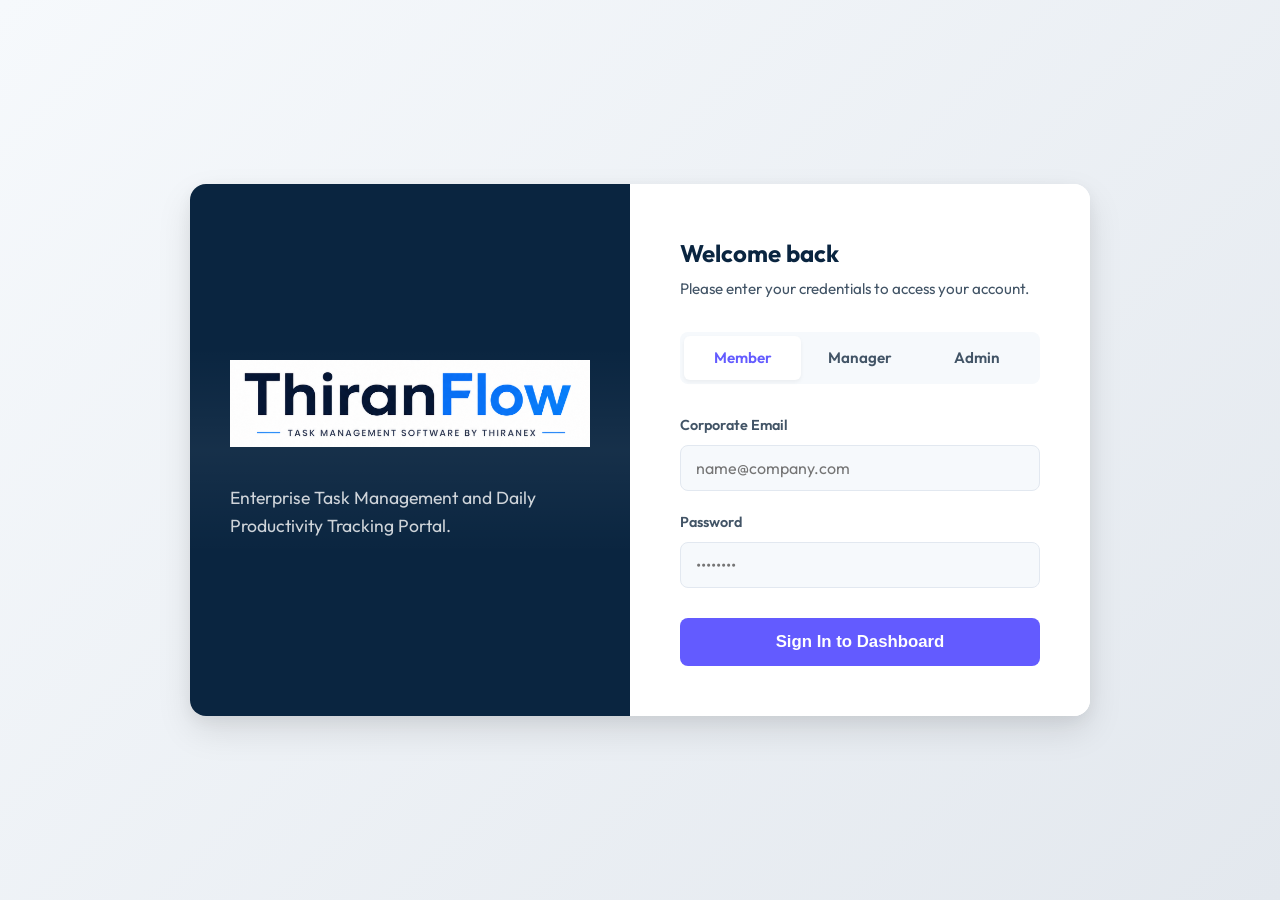
==== index.html @ 4f7904a5 "Add files via upload" ====
<!DOCTYPE html>
<html lang="en">
<head>
    <meta charset="UTF-8">
    <meta name="viewport" content="width=device-width, initial-scale=1.0">
    <title>ThiranFlow by Thirenex - Internal Task Management Portal</title>
    <script>
        // Check authentication state
        const user = localStorage.getItem('teamflow_user');
        if (user) {
            window.location.replace('dashboard.html');
        } else {
            window.location.replace('login.html');
        }
    </script>
    <link rel="icon" type="image/png" href="fav.png">
</head>
<body>
    <p>Redirecting...</p>
</body>
</html>
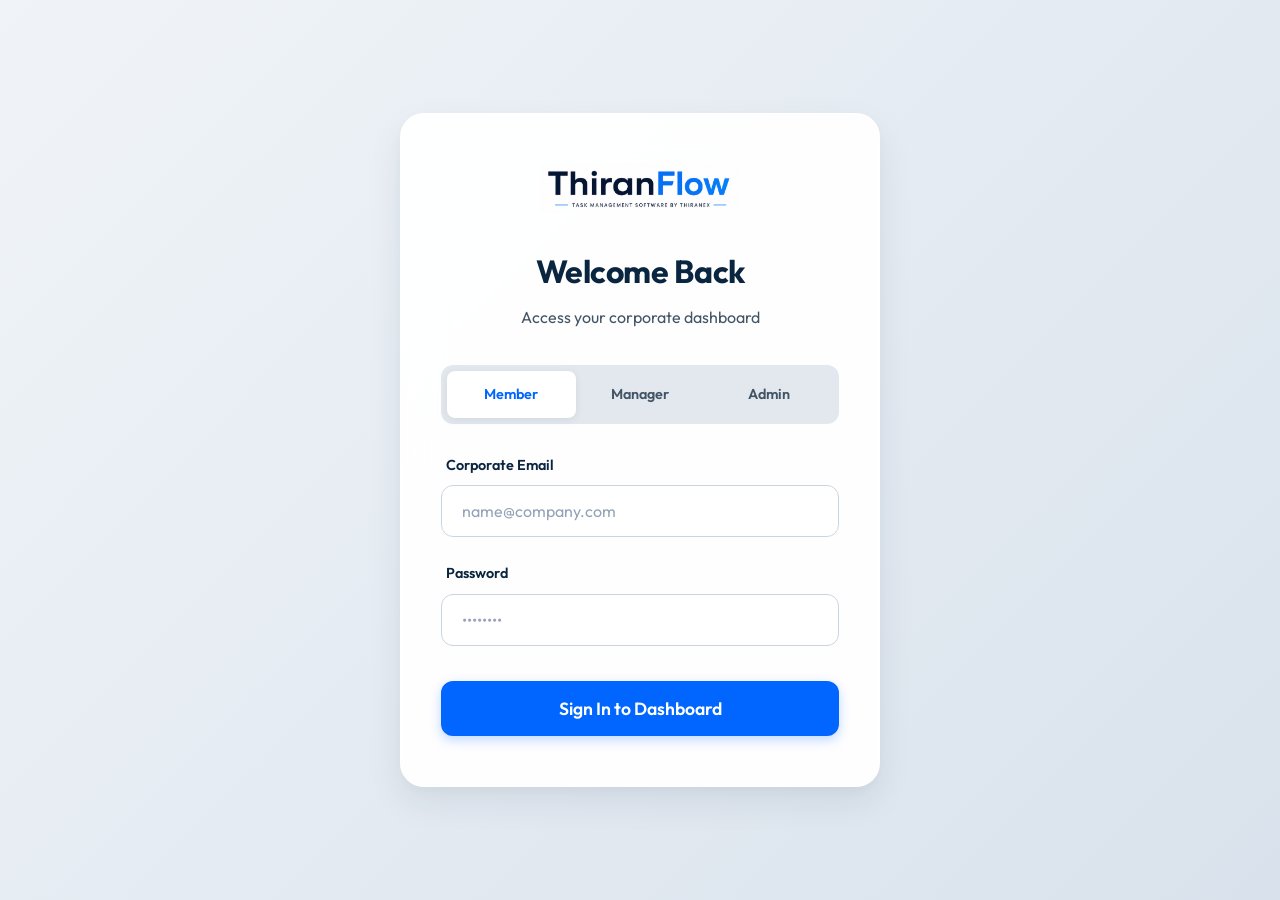
==== commit 01d2f01f: "Add files via upload" ====
--- a/index.html
+++ b/index.html
@@ -14,6 +14,7 @@
         }
     </script>
     <link rel="icon" type="image/png" href="fav.png">
+    <link rel="manifest" href="manifest.json">
 </head>
 <body>
     <p>Redirecting...</p>
